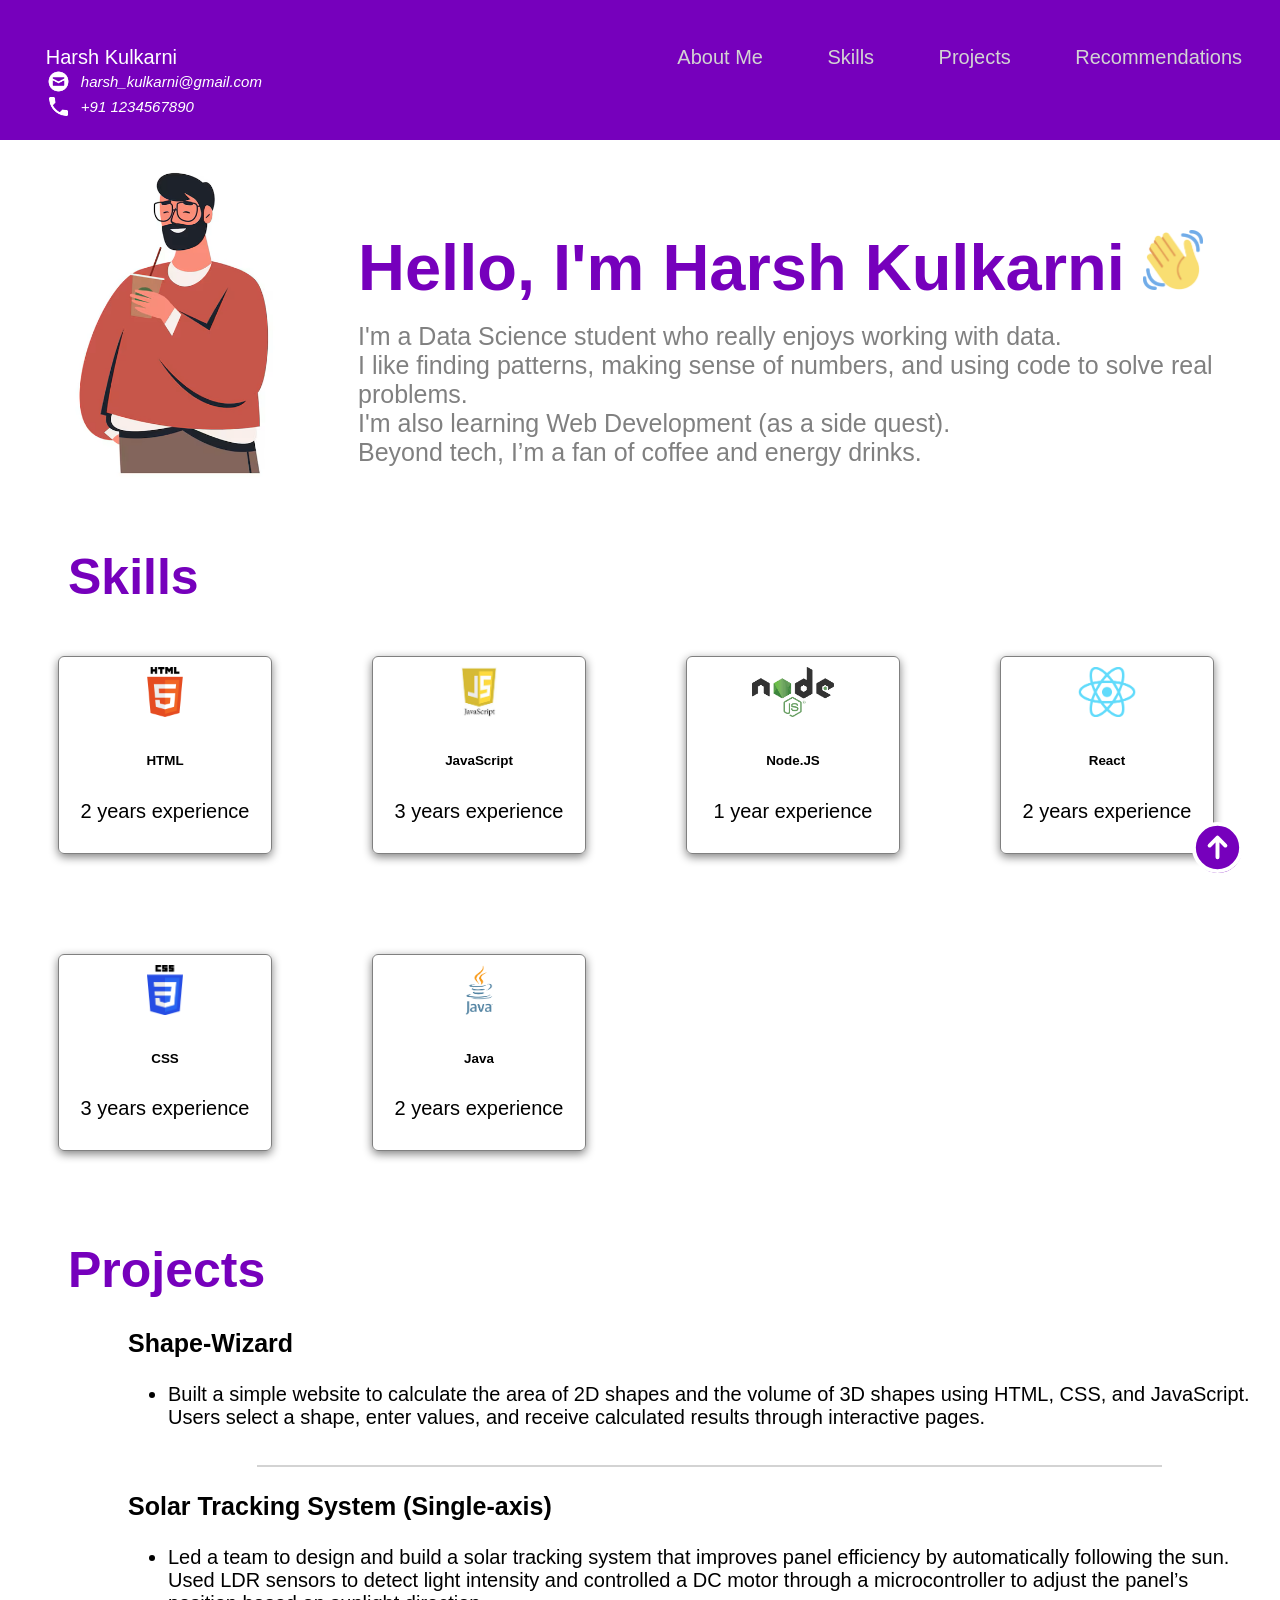
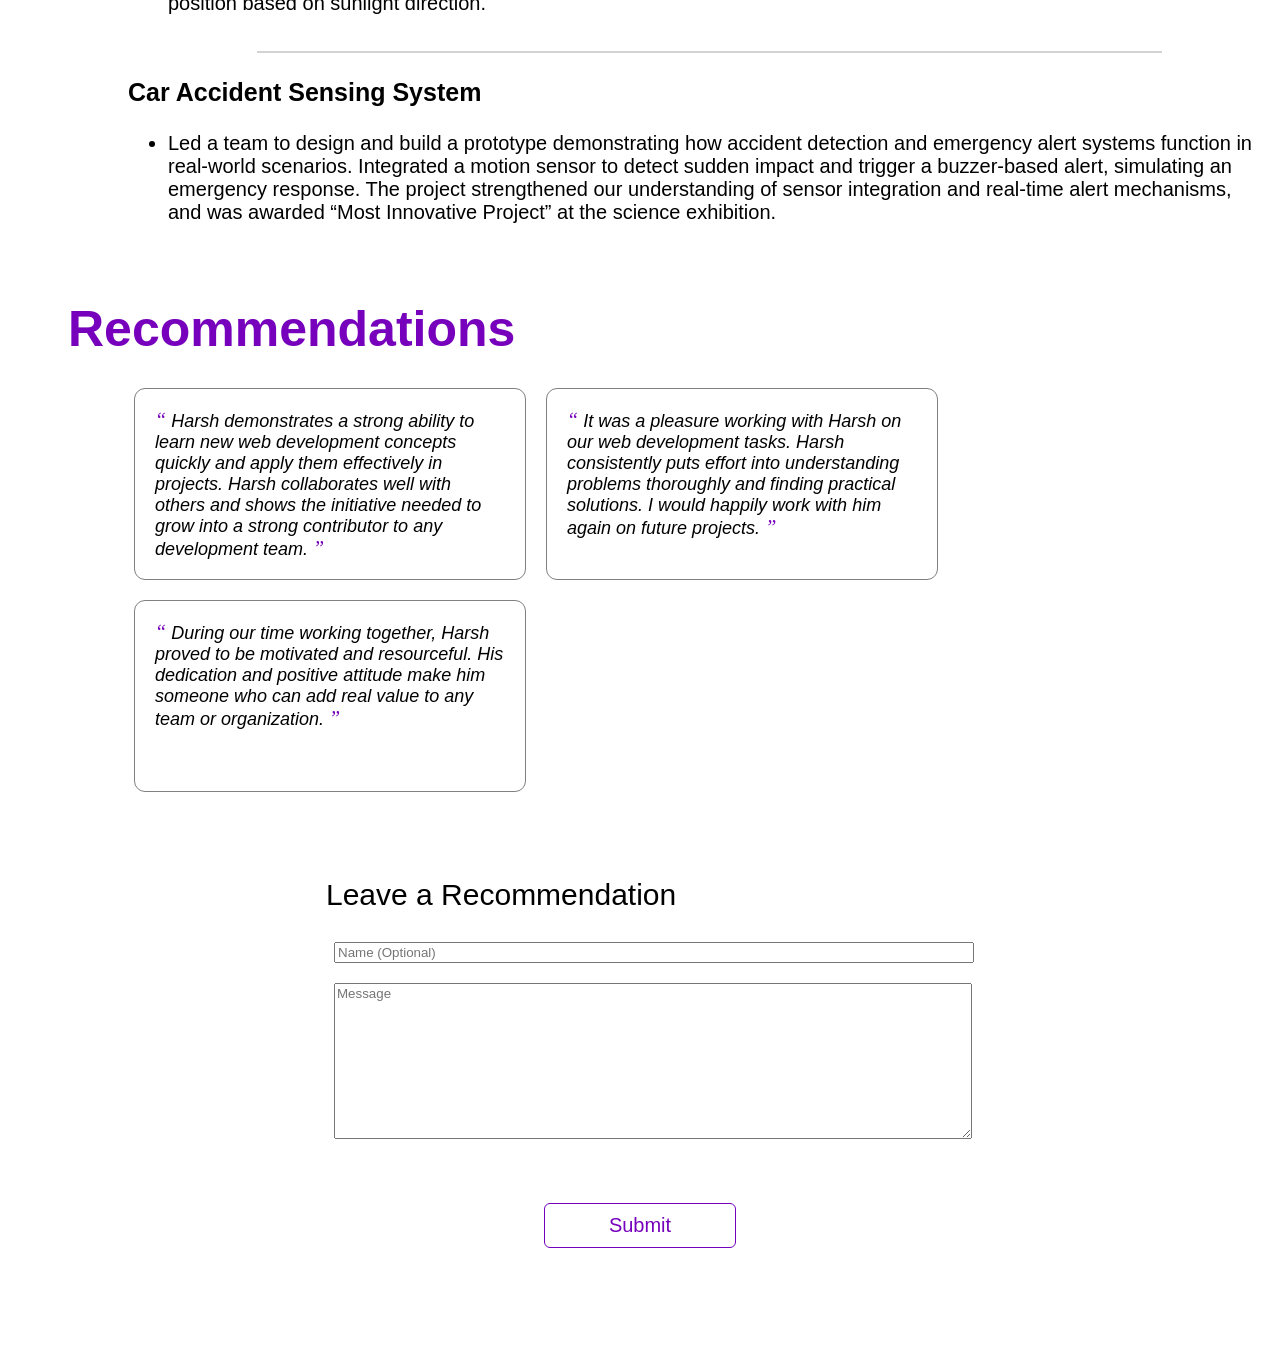
==== index.html @ 012e88a0 "Improved the content of the portfolio website by adding a new project, updating the recommendations " ====
<!DOCTYPE html>
<html>
  <head>
    <title>Harsh Kulkarni - Portfolio</title>
    <link rel="stylesheet" href="./style.css"/>
    <script src="./script.js"></script>
  </head>
  <body>
    <!-- Navigation Bar -->
    <nav>
      <div id="home">
        <div class="profile_name">
          Harsh Kulkarni
          <div class="contact_info">
            <img src="html_finalprojimages/envelope.png" alt="https://icons8.com/icon/124377/circled-envelope"/>
          harsh_kulkarni@gmail.com
        </div>
        <div style="clear:both;"></div>
        <div class="contact_info">
          <img src="html_finalprojimages/phone.png" alt="https://icons8.com/icon/124377/circled-envelope"/>
          +91 1234567890

        </div>
        </div>
        <div class="topdiv">
          <a class="topmenu" href="#about-me">About Me</a>
          <a class="topmenu" href="#skills">Skills</a>
          <a class="topmenu" href="#projects">Projects</a>
          <a class="topmenu" href="#recommendations">Recommendations</a>
          <!-- Add the links for Skills, Projects and Recommendation here -->

        </div>
      </div>    
    </nav>

    <!-- About Me -->
    <section id="about-me" class="container">
      <div>
        <img src="html_finalprojimages/profile-pic.png" width="100px" class="profile_image"/>
      </div>

      <div>
          <h1>
            Hello, I'm Harsh Kulkarni <img src="html_finalprojimages/waving-hand.png" width="60px"/>
          </h1>
          <p>
            I'm a Data Science student who really enjoys working with data. <br/>
            I like finding patterns, making sense of numbers, and using code to solve real problems.<br>
            I'm also learning Web Development (as a side quest). <br>
            Beyond tech, I’m a fan of coffee and energy drinks.
          </p>
      </div>
    </section>
              
    <!-- Skills -->
    <section id="skills">
      <h2>Skills</h2>
      <div style="clear:both;"></div>

      <div class="all_skills">
        <div class="skill">
          <img src="html_finalprojimages/html5.png"/>
          <h6>HTML</h6>
          <p>2 years experience</p>
        </div>  

        <div class="skill">
          <img src="html_finalprojimages/js.jpeg"/>
          <h6>JavaScript</h6>
          <p>3 years experience</p>
        </div>  

        <div class="skill">
            <img src="html_finalprojimages/node.png"/>
            <h6>Node.JS</h6>
            <p>1 year experience</p>
        </div>

        <div class="skill">
            <img src="html_finalprojimages/react.png"/>
            <h6>React</h6>
            <p>2 years experience</p>
        </div>

        <div class="skill">
            <img src="html_finalprojimages/CSS3.png"/>
            <h6>CSS</h6>
            <p>3 years experience</p>
        </div>

        <div class="skill">
            <img src="html_finalprojimages/java.png"/>
            <h6>Java</h6>
            <p>2 years experience</p>
        </div>
      </div>
    </section>
          
    <!-- Projects -->
    <section class="projects" id="projects">
      <h2>
        Projects
      </h2>
      <div style="clear:both;"></div>

        <div id="projects-container" class="projects-container">
          <div class="project-card">
            <h3>Shape-Wizard</h3>
            <ul>
              <li>Built a simple website to calculate the area of 2D shapes and the volume of 3D shapes using HTML, CSS, and JavaScript. Users select a shape, enter values, and receive calculated results through interactive pages.</li>
            </ul>
          </div>
          <hr>
          <div class="project-card">
            <h3>Solar Tracking System (Single-axis)</h3>
            <ul>
              <li>Led a team to design and build a solar tracking system that improves panel efficiency by automatically following the sun. Used LDR sensors to detect light intensity and controlled a DC motor through a microcontroller to adjust the panel’s position based on sunlight direction.</li>
            </ul>
          </div>
          <hr>
          <div class="project-card">
            <h3>Car Accident Sensing System</h3>
            <ul>
              <li>Led a team to design and build a prototype demonstrating how accident detection and emergency alert systems function in real-world scenarios. Integrated a motion sensor to detect sudden impact and trigger a buzzer-based alert, simulating an emergency response. The project strengthened our understanding of sensor integration and real-time alert mechanisms, and was awarded “Most Innovative Project” at the science exhibition.</li>
            </ul>
          </div>
    </div>
    </section>
    <div style="clear:both;"></div>

    <!-- Recommendations -->
    <section id="recommendations">
      <h2>Recommendations</h2>
      <div style="clear:both;"></div>
      <div class="all_recommendations" id="all_recommendations">
        <div class="recommendation">
          <span>&#8220;</span>
          Harsh demonstrates a strong ability to learn new web development concepts quickly and apply them effectively in projects.  
          Harsh collaborates well with others and shows the initiative needed to grow into a strong contributor to any development team.
          <span>&#8221;</span>
        </div>
        <div class="recommendation">
          <span>&#8220;</span>
          It was a pleasure working with Harsh on our web development tasks.  
          Harsh consistently puts effort into understanding problems thoroughly and finding practical solutions. 
          I would happily work with him again on future projects.
          <span>&#8221;</span>
        </div>
        <div class="recommendation">
          <span>&#8220;</span>
          During our time working together, Harsh proved to be motivated and resourceful. 
          His dedication and positive attitude make him someone who can add real value to any team or organization.
          <span>&#8221;</span>
        </div>
      </div>
    </section>

    <!-- Recommendation Form -->
    <section id="contact">
      <div class="flex_center">
        <fieldset>
          <legend class="introduction">Leave a Recommendation</legend>          
          <input type="text" placeholder="Name (Optional)"> <br/>
          <textarea id="new_recommendation" cols="500" rows="10" placeholder="Message"></textarea>
          <div class="flex_center">
            <button id="recommend_btn" onclick="addRecommendation()">Submit</button>
          </div>
        </fieldset>
      </div>
    </section>

    <div class="iconbutton">
      <a href="#home">
        <svg xmlns="http://www.w3.org/2000/svg" fill="none" viewBox="0 0 24 24" stroke-width="1.5" stroke="white" width="63px">
          <path stroke-linecap="round" stroke-linejoin="round" d="M15 11.25l-3-3m0 0l-3 3m3-3v7.5M21 12a9 9 0 11-18 0 9 9 0 0118 0z" />
        </svg>
      </a>
    </div>

    <div class="popup" id="popup" class="flex_center">
      <img src="html_finalprojimages/checkmark--outline.svg"/>
      <h3>Thanks for leaving a recommendation :) </h3>
      <button onclick="showPopup(false)">Ok</button>
    </div>
  </body>
</html>
---- style.css ----
body {
  font-family: 'Trebuchet MS', 'Lucida Sans Unicode', 'Lucida Grande', 'Lucida Sans', Arial, sans-serif;
}

/* Navigation Bar */

#home {
  background-color:  #7600bc;
  padding-bottom: 1cm;
  margin-left:-1cm;
  margin-right:-1cm;
  margin-top:-1cm;
  padding-top: 2cm;
  padding-bottom: 2cm;
  height: 5mm;
 }

.topmenu {
  color: lightgray;
  margin: 10px;
  padding: 20px;
  font-size: 20px;
  text-decoration:none;
}

.topmenu:hover {
  color: white;
  /* Add the styles here */
}

.topdiv {
  float: right;
  padding-right: 1cm;
}

.profile_name {
  font-size: 20px;
  color: white;
  float: left;
  padding-left: 2cm;
  /* Add the styles here */
}

.profile_name .contact_info {
  font-size: 15px;
  font-style: italic;
  display: flex;
  align-items: center;
  flex-direction: row;
}

.contact_info img {
  width:25px;
  margin-right: 10px;
  float:left;
}

/* Titles */

h2 {
  text-align: justify;
  font-size: 50px;
  text-align: center;
  float: left;
  color: #7600bc;
  margin: 30px;
  margin-left: 60px;
  margin-top: 40px;
  margin-bottom: 0px;
}

.introduction {
  text-align: justify;
  font-size: 30px;
  text-align: center;
  float: left;
  margin-top: 30px;
  margin-bottom: 20px;
  animation-duration: 5s;
  position: relative;
}

/* Used in the About Me sections */

.container {
  display: flex;
}

/* About Me */

.about-me {
  display: flex;
  align-items: center;
}

#about-me h1 {
  font-size: 65px;
  margin-top: 90px;
  color: #7600bc;
}

#about-me p {
  font-size: 25px;
  color: rgb(128, 128, 128);
  margin-top: -1cm;
}

.profile_image {
  width: 300px;
  height: fit-content;
  vertical-align: middle;
  margin: 25px;
}

/* Skills */

.all_skills {
  display: flex;
  flex-direction: row;
  flex-flow: wrap;
}

.skill {
  border: 1px solid gray;
  display: block;
  border-radius: 6px;
  text-align: center;
  margin: 50px;
  padding: 10px;
  width: 2in;
  font-size: 20px;
  box-shadow: 0 3px 10px gray;
}

.skill img {
  height: 50px;
  align-items: center;
}

.skills h6 {
  align-items: center;
  font-size: 20px;
  margin-block-start: 8px;
  margin-block-end: 5px;
  font-weight: bold;
} 

.skills p {
  align-items: center;
  font-size: 15px;
  color: gray;
  margin-block-start: 5px;
  margin-block-end: 5px;
} 

.flex_center {
  display: flex;
  align-items: center;
  justify-content: center;
}

/* Projects */

.projects-container {
  margin-top: 30px;
  margin-left: 60px;
}

.projects-container hr {
  border: 1px solid lightgray;
  width: 75%;
  margin-left: 5cm;
}

.project-card {
  margin: 0 15px 15px 30px;
  padding-bottom: 5px;
}

.project-card h3 {
  font-size: 25px;
  margin-left: 30px;
}

.project-card li {
  font-size: 20px;
  margin-left: 30px;
}

/* Recommendations */

.all_recommendations {
  display: flex;
  align-items: center;
  margin-left: 1in;
  flex-direction: row;
  flex-flow: wrap;
  padding: 20px;
}

.recommendation {
  font-style: italic;
  text-align: left;
  width: 21.875rem;
  padding: 1rem;
  background-color: #fff;
  border-radius: 11px;
  box-shadow: 0 3px 10px var(--primary-shadow);
  padding: 20px;
  margin: 10px;
  border:1px solid gray;
  font-size: 18px;
  height:150px
}

.recommendation span {
  color: #7600bc;
  font-size: 20px;
  font-family: 'Times New Roman', Times, serif;
}

/* Scroll to Top Button */

.iconbutton{
  width: 48px;
  height: 48px;
  border-radius: 100%;
  background-color: #7600bc;
  display: flex;
  align-items: center;
  justify-content: center;
  position: fixed;
  right: 3%;
  bottom: 3%;
  cursor: pointer;
}

/* Form Pop-up */

.popup {
  width:400px;
  background-color: #e8bcf0;
  border-radius: 3mm;
  top: 50%;
  left:50%;
  transform: translate(-50%,-50%);
  text-align: center;
  position: fixed;
  /* padding: 30px; */
  visibility: hidden;
}

.popup img {
  padding-top: 20px;
}

.popup button {
  background-color: #fff;
  border: 1px solid #7600bc;
  color: #7600bc;
  display: block;
  border-radius: 6px;
  text-align: center;
  margin: 50px;
  padding: 10px;
  width: 2in;
  font-size: 20px;
  margin-left: 25%;
}

.popup button:hover {
  background-color: #fff;
  border: 2px solid #7600bc;
  color: #7600bc;
  display: block;
  font-weight: bolder;
  text-align: center;
  cursor: pointer;
  margin-left: 25%;
}

/* Recommendation Form */

input, textarea {
  font-family: 'Trebuchet MS', 'Lucida Sans Unicode', 'Lucida Grande', 'Lucida Sans', Arial, sans-serif; 
  margin: 10px;  
  width:100%;
}

fieldset {
  display: flexbox;
  align-content: center;
  justify-content: center;  
  padding: 25px; 
  margin-left: 50px; 
  margin-right: 50px;   
  border: thin solid white;
  width: 50%;
}

/* Buttons */

button {
  background-color: #fff;
  border: 1px solid #7600bc;
  color: #7600bc;
  display: block;
  border-radius: 6px;
  text-align: center;
  margin: 50px;
  padding: 10px;
  width: 2in;
  font-size: 20px;
}

button:hover {
  background-color: #7600bc;
  border: 1px solid #7600bc;
  color: #fff;
  display: block;
  border-radius: 6px;
  text-align: center;
  cursor: pointer;
}
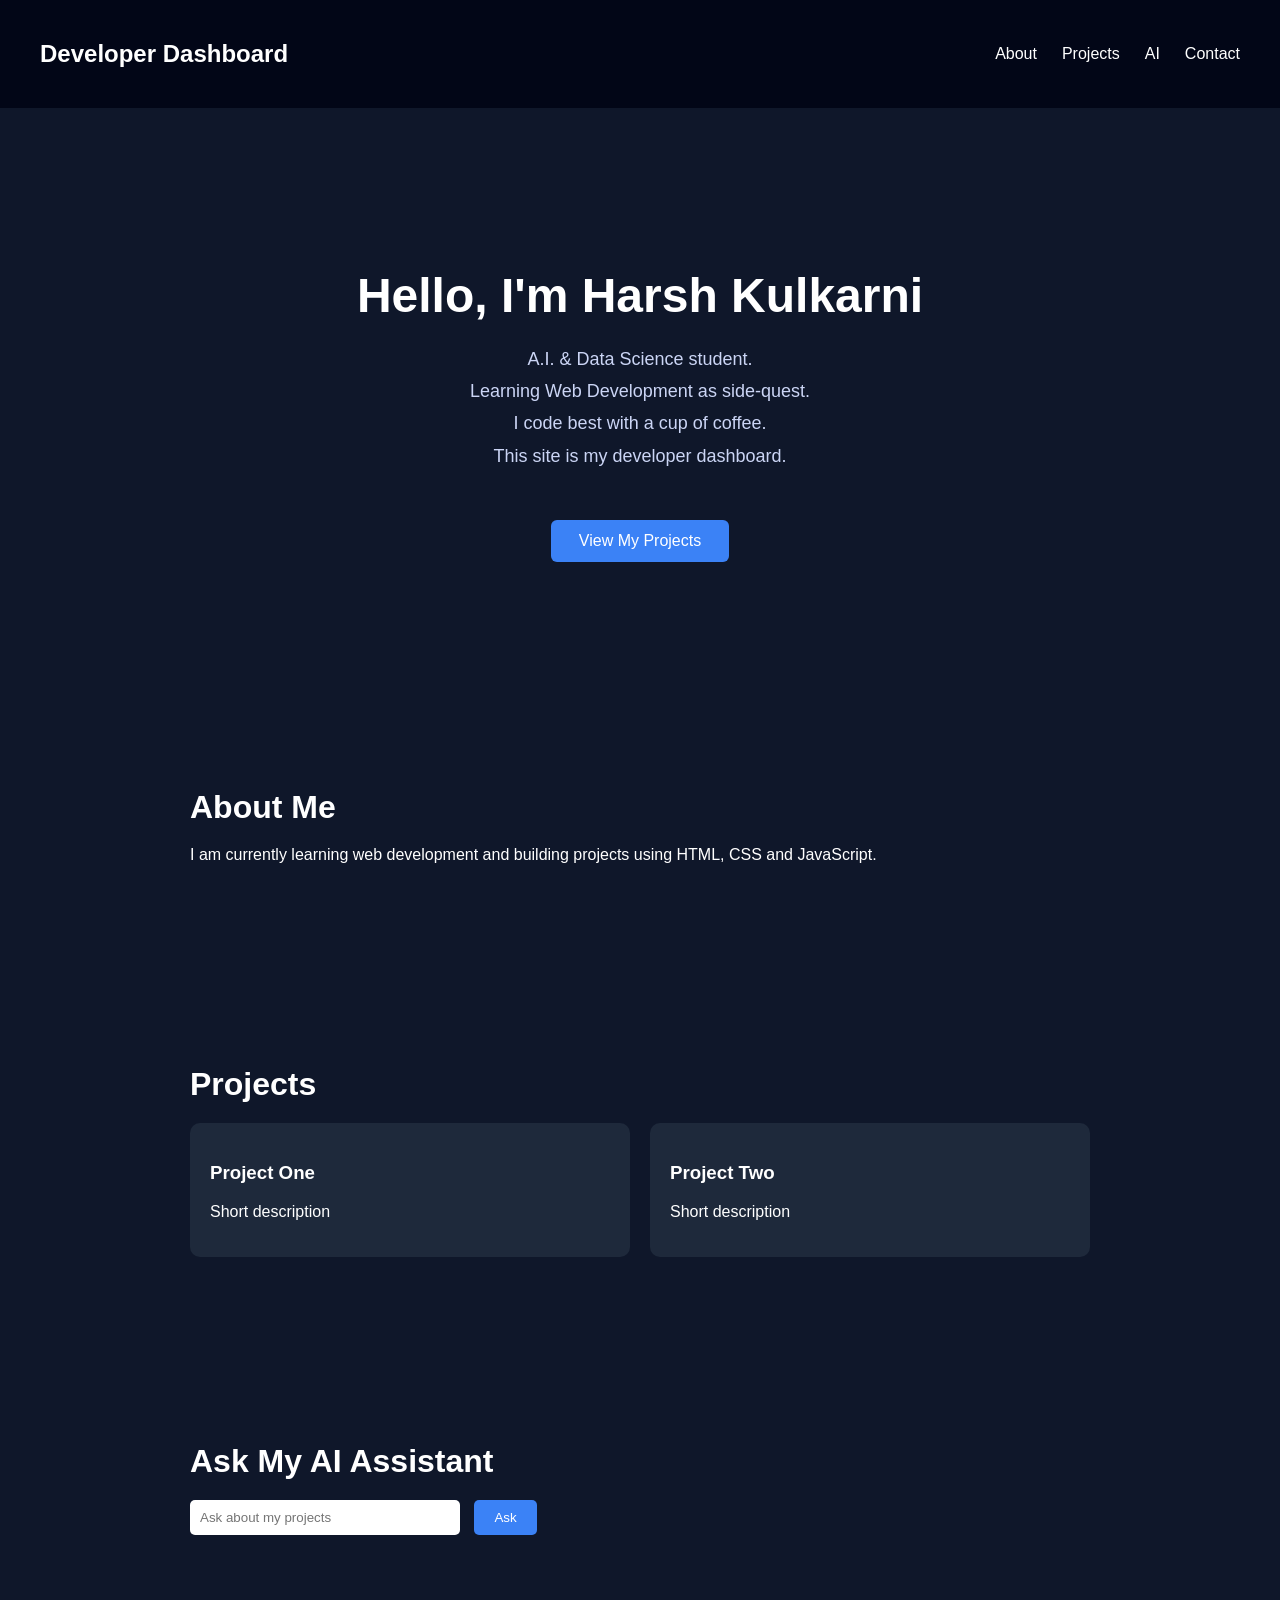
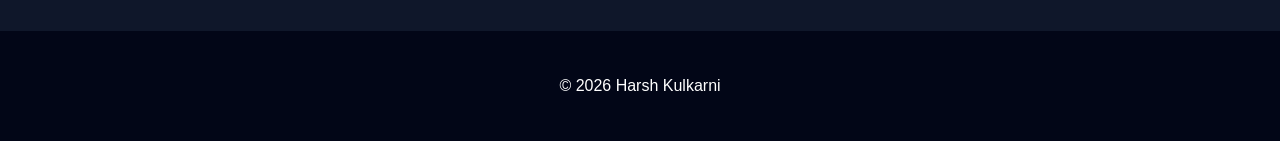
==== commit 62c4299d: "Modified the website to dashboard instead of single page portfolio." ====
--- a/index.html
+++ b/index.html
@@ -1,186 +1,92 @@
 <!DOCTYPE html>
 <html>
-  <head>
-    <title>Harsh Kulkarni - Portfolio</title>
-    <link rel="stylesheet" href="./style.css"/>
-    <script src="./script.js"></script>
-  </head>
-  <body>
-    <!-- Navigation Bar -->
-    <nav>
-      <div id="home">
-        <div class="profile_name">
-          Harsh Kulkarni
-          <div class="contact_info">
-            <img src="html_finalprojimages/envelope.png" alt="https://icons8.com/icon/124377/circled-envelope"/>
-          harsh_kulkarni@gmail.com
-        </div>
-        <div style="clear:both;"></div>
-        <div class="contact_info">
-          <img src="html_finalprojimages/phone.png" alt="https://icons8.com/icon/124377/circled-envelope"/>
-          +91 1234567890
 
-        </div>
-        </div>
-        <div class="topdiv">
-          <a class="topmenu" href="#about-me">About Me</a>
-          <a class="topmenu" href="#skills">Skills</a>
-          <a class="topmenu" href="#projects">Projects</a>
-          <a class="topmenu" href="#recommendations">Recommendations</a>
-          <!-- Add the links for Skills, Projects and Recommendation here -->
+<head>
+  <meta charset="UTF-8">
+  <meta name="viewport" content="width=device-width, initial-scale=1.0">
+  <title>My Developer Dashboard</title>
+  <link rel="stylesheet" href="style.css">
+</head>
 
-        </div>
-      </div>    
-    </nav>
+<body>
 
-    <!-- About Me -->
-    <section id="about-me" class="container">
-      <div>
-        <img src="html_finalprojimages/profile-pic.png" width="100px" class="profile_image"/>
+  <nav>
+    <h2>Developer Dashboard</h2>
+
+    <ul>
+      <li><a href="#about">About</a></li>
+      <li><a href="#projects">Projects</a></li>
+      <li><a href="#ai">AI</a></li>
+      <li><a href="#contact">Contact</a></li>
+    </ul>
+  </nav>
+
+
+  <section class="hero">
+
+    <h1>Hello, I'm Harsh Kulkarni</h1>
+
+    <p>
+      A.I. & Data Science student. <br>
+      Learning Web Development as side-quest. <br>
+      I code best with a cup of coffee. <br>
+      This site is my developer dashboard. <br>
+    </p>
+
+    <button onclick="document.getElementById('projects').scrollIntoView({behavior:'smooth'})">View My Projects</button>
+  </section>
+
+
+  <section id="about">
+
+    <h2>About Me</h2>
+
+    <p>
+      I am currently learning web development and building projects using
+      HTML, CSS and JavaScript.
+    </p>
+
+  </section>
+
+
+  <section id="projects">
+
+    <h2>Projects</h2>
+
+    <div class="projects">
+
+      <div class="project-card">
+        <h3>Project One</h3>
+        <p>Short description</p>
       </div>
 
-      <div>
-          <h1>
-            Hello, I'm Harsh Kulkarni <img src="html_finalprojimages/waving-hand.png" width="60px"/>
-          </h1>
-          <p>
-            I'm a Data Science student who really enjoys working with data. <br/>
-            I like finding patterns, making sense of numbers, and using code to solve real problems.<br>
-            I'm also learning Web Development (as a side quest). <br>
-            Beyond tech, I’m a fan of coffee and energy drinks.
-          </p>
+      <div class="project-card">
+        <h3>Project Two</h3>
+        <p>Short description</p>
       </div>
-    </section>
-              
-    <!-- Skills -->
-    <section id="skills">
-      <h2>Skills</h2>
-      <div style="clear:both;"></div>
 
-      <div class="all_skills">
-        <div class="skill">
-          <img src="html_finalprojimages/html5.png"/>
-          <h6>HTML</h6>
-          <p>2 years experience</p>
-        </div>  
-
-        <div class="skill">
-          <img src="html_finalprojimages/js.jpeg"/>
-          <h6>JavaScript</h6>
-          <p>3 years experience</p>
-        </div>  
-
-        <div class="skill">
-            <img src="html_finalprojimages/node.png"/>
-            <h6>Node.JS</h6>
-            <p>1 year experience</p>
-        </div>
-
-        <div class="skill">
-            <img src="html_finalprojimages/react.png"/>
-            <h6>React</h6>
-            <p>2 years experience</p>
-        </div>
-
-        <div class="skill">
-            <img src="html_finalprojimages/CSS3.png"/>
-            <h6>CSS</h6>
-            <p>3 years experience</p>
-        </div>
-
-        <div class="skill">
-            <img src="html_finalprojimages/java.png"/>
-            <h6>Java</h6>
-            <p>2 years experience</p>
-        </div>
-      </div>
-    </section>
-          
-    <!-- Projects -->
-    <section class="projects" id="projects">
-      <h2>
-        Projects
-      </h2>
-      <div style="clear:both;"></div>
-
-        <div id="projects-container" class="projects-container">
-          <div class="project-card">
-            <h3>Shape-Wizard</h3>
-            <ul>
-              <li>Built a simple website to calculate the area of 2D shapes and the volume of 3D shapes using HTML, CSS, and JavaScript. Users select a shape, enter values, and receive calculated results through interactive pages.</li>
-            </ul>
-          </div>
-          <hr>
-          <div class="project-card">
-            <h3>Solar Tracking System (Single-axis)</h3>
-            <ul>
-              <li>Led a team to design and build a solar tracking system that improves panel efficiency by automatically following the sun. Used LDR sensors to detect light intensity and controlled a DC motor through a microcontroller to adjust the panel’s position based on sunlight direction.</li>
-            </ul>
-          </div>
-          <hr>
-          <div class="project-card">
-            <h3>Car Accident Sensing System</h3>
-            <ul>
-              <li>Led a team to design and build a prototype demonstrating how accident detection and emergency alert systems function in real-world scenarios. Integrated a motion sensor to detect sudden impact and trigger a buzzer-based alert, simulating an emergency response. The project strengthened our understanding of sensor integration and real-time alert mechanisms, and was awarded “Most Innovative Project” at the science exhibition.</li>
-            </ul>
-          </div>
-    </div>
-    </section>
-    <div style="clear:both;"></div>
-
-    <!-- Recommendations -->
-    <section id="recommendations">
-      <h2>Recommendations</h2>
-      <div style="clear:both;"></div>
-      <div class="all_recommendations" id="all_recommendations">
-        <div class="recommendation">
-          <span>&#8220;</span>
-          Harsh demonstrates a strong ability to learn new web development concepts quickly and apply them effectively in projects.  
-          Harsh collaborates well with others and shows the initiative needed to grow into a strong contributor to any development team.
-          <span>&#8221;</span>
-        </div>
-        <div class="recommendation">
-          <span>&#8220;</span>
-          It was a pleasure working with Harsh on our web development tasks.  
-          Harsh consistently puts effort into understanding problems thoroughly and finding practical solutions. 
-          I would happily work with him again on future projects.
-          <span>&#8221;</span>
-        </div>
-        <div class="recommendation">
-          <span>&#8220;</span>
-          During our time working together, Harsh proved to be motivated and resourceful. 
-          His dedication and positive attitude make him someone who can add real value to any team or organization.
-          <span>&#8221;</span>
-        </div>
-      </div>
-    </section>
-
-    <!-- Recommendation Form -->
-    <section id="contact">
-      <div class="flex_center">
-        <fieldset>
-          <legend class="introduction">Leave a Recommendation</legend>          
-          <input type="text" placeholder="Name (Optional)"> <br/>
-          <textarea id="new_recommendation" cols="500" rows="10" placeholder="Message"></textarea>
-          <div class="flex_center">
-            <button id="recommend_btn" onclick="addRecommendation()">Submit</button>
-          </div>
-        </fieldset>
-      </div>
-    </section>
-
-    <div class="iconbutton">
-      <a href="#home">
-        <svg xmlns="http://www.w3.org/2000/svg" fill="none" viewBox="0 0 24 24" stroke-width="1.5" stroke="white" width="63px">
-          <path stroke-linecap="round" stroke-linejoin="round" d="M15 11.25l-3-3m0 0l-3 3m3-3v7.5M21 12a9 9 0 11-18 0 9 9 0 0118 0z" />
-        </svg>
-      </a>
     </div>
 
-    <div class="popup" id="popup" class="flex_center">
-      <img src="html_finalprojimages/checkmark--outline.svg"/>
-      <h3>Thanks for leaving a recommendation :) </h3>
-      <button onclick="showPopup(false)">Ok</button>
-    </div>
-  </body>
-</html>
+  </section>
+
+
+  <section id="ai">
+
+    <h2>Ask My AI Assistant</h2>
+
+    <input type="text" placeholder="Ask about my projects">
+
+    <button>Ask</button>
+
+    <p id="answer"></p>
+
+  </section>
+
+
+  <footer>
+    <p>© 2026 Harsh Kulkarni</p>
+  </footer>
+
+
+</body>
+</html>
--- a/style.css
+++ b/style.css
@@ -1,324 +1,110 @@
 body {
-  font-family: 'Trebuchet MS', 'Lucida Sans Unicode', 'Lucida Grande', 'Lucida Sans', Arial, sans-serif;
+  margin: 0;
+  font-family:Arial, sans-serif;
+  background:#0f172a;
+  color:white;
 }
 
-/* Navigation Bar */
-
-#home {
-  background-color:  #7600bc;
-  padding-bottom: 1cm;
-  margin-left:-1cm;
-  margin-right:-1cm;
-  margin-top:-1cm;
-  padding-top: 2cm;
-  padding-bottom: 2cm;
-  height: 5mm;
- }
-
-.topmenu {
-  color: lightgray;
-  margin: 10px;
-  padding: 20px;
-  font-size: 20px;
-  text-decoration:none;
+nav {
+  display:flex;
+  justify-content:space-between;
+  align-items: center;
+  padding: 20px 40px;
+  background: #020617;
 }
 
-.topmenu:hover {
-  color: white;
-  /* Add the styles here */
+nav ul {
+  display:flex;
+  list-style:none;
+  gap:25px;
+  margin:0;
+  padding:0;
 }
 
-.topdiv {
-  float: right;
-  padding-right: 1cm;
+nav a {
+  color:white;
+  text-decoration:none;
+  font-size:16px;
 }
 
-.profile_name {
-  font-size: 20px;
-  color: white;
-  float: left;
-  padding-left: 2cm;
-  /* Add the styles here */
+nav a:hover {
+  color:#3b82f6;
 }
 
-.profile_name .contact_info {
-  font-size: 15px;
-  font-style: italic;
-  display: flex;
-  align-items: center;
-  flex-direction: row;
+.hero{
+  text-align:center;
+  padding:120px 20px;
 }
 
-.contact_info img {
-  width:25px;
-  margin-right: 10px;
-  float:left;
+.hero h1{
+  font-size:48px;
+  margin-bottom:20px;
 }
 
-/* Titles */
-
-h2 {
-  text-align: justify;
-  font-size: 50px;
-  text-align: center;
-  float: left;
-  color: #7600bc;
-  margin: 30px;
-  margin-left: 60px;
-  margin-top: 40px;
-  margin-bottom: 0px;
+.hero p{
+  line-height:1.8;
+  font-size:18px;
+  color:#cbd5f5;
 }
 
-.introduction {
-  text-align: justify;
-  font-size: 30px;
-  text-align: center;
-  float: left;
-  margin-top: 30px;
-  margin-bottom: 20px;
-  animation-duration: 5s;
-  position: relative;
+.hero button{
+  margin-top:30px;
+  padding:12px 28px;
+  font-size:16px;
+  border:none;
+  background:#3b82f6;
+  color:white;
+  border-radius:6px;
+  cursor:pointer;
 }
 
-/* Used in the About Me sections */
-
-.container {
-  display: flex;
+.hero button:hover{
+  background:#2563eb;
 }
 
-/* About Me */
-
-.about-me {
-  display: flex;
-  align-items: center;
+section{
+  max-width:900px;
+  margin:auto;
+  padding:80px 20px;
 }
 
-#about-me h1 {
-  font-size: 65px;
-  margin-top: 90px;
-  color: #7600bc;
+section h2{
+  margin-bottom:20px;
+  font-size:32px;
 }
 
-#about-me p {
-  font-size: 25px;
-  color: rgb(128, 128, 128);
-  margin-top: -1cm;
+.projects{
+  display:flex;
+  gap:20px;
+  margin-top:20px;
 }
 
-.profile_image {
-  width: 300px;
-  height: fit-content;
-  vertical-align: middle;
-  margin: 25px;
+.project-card{
+  background:#1e293b;
+  padding:20px;
+  border-radius:10px;
+  flex:1;
 }
 
-/* Skills */
-
-.all_skills {
-  display: flex;
-  flex-direction: row;
-  flex-flow: wrap;
+#ai input{
+  padding:10px;
+  width:250px;
+  margin-right:10px;
+  border-radius:5px;
+  border:none;
 }
 
-.skill {
-  border: 1px solid gray;
-  display: block;
-  border-radius: 6px;
-  text-align: center;
-  margin: 50px;
-  padding: 10px;
-  width: 2in;
-  font-size: 20px;
-  box-shadow: 0 3px 10px gray;
+#ai button{
+  padding:10px 20px;
+  border:none;
+  background:#3b82f6;
+  color:white;
+  border-radius:5px;
+  cursor:pointer;
 }
 
-.skill img {
-  height: 50px;
-  align-items: center;
-}
-
-.skills h6 {
-  align-items: center;
-  font-size: 20px;
-  margin-block-start: 8px;
-  margin-block-end: 5px;
-  font-weight: bold;
-} 
-
-.skills p {
-  align-items: center;
-  font-size: 15px;
-  color: gray;
-  margin-block-start: 5px;
-  margin-block-end: 5px;
-} 
-
-.flex_center {
-  display: flex;
-  align-items: center;
-  justify-content: center;
-}
-
-/* Projects */
-
-.projects-container {
-  margin-top: 30px;
-  margin-left: 60px;
-}
-
-.projects-container hr {
-  border: 1px solid lightgray;
-  width: 75%;
-  margin-left: 5cm;
-}
-
-.project-card {
-  margin: 0 15px 15px 30px;
-  padding-bottom: 5px;
-}
-
-.project-card h3 {
-  font-size: 25px;
-  margin-left: 30px;
-}
-
-.project-card li {
-  font-size: 20px;
-  margin-left: 30px;
-}
-
-/* Recommendations */
-
-.all_recommendations {
-  display: flex;
-  align-items: center;
-  margin-left: 1in;
-  flex-direction: row;
-  flex-flow: wrap;
-  padding: 20px;
-}
-
-.recommendation {
-  font-style: italic;
-  text-align: left;
-  width: 21.875rem;
-  padding: 1rem;
-  background-color: #fff;
-  border-radius: 11px;
-  box-shadow: 0 3px 10px var(--primary-shadow);
-  padding: 20px;
-  margin: 10px;
-  border:1px solid gray;
-  font-size: 18px;
-  height:150px
-}
-
-.recommendation span {
-  color: #7600bc;
-  font-size: 20px;
-  font-family: 'Times New Roman', Times, serif;
-}
-
-/* Scroll to Top Button */
-
-.iconbutton{
-  width: 48px;
-  height: 48px;
-  border-radius: 100%;
-  background-color: #7600bc;
-  display: flex;
-  align-items: center;
-  justify-content: center;
-  position: fixed;
-  right: 3%;
-  bottom: 3%;
-  cursor: pointer;
-}
-
-/* Form Pop-up */
-
-.popup {
-  width:400px;
-  background-color: #e8bcf0;
-  border-radius: 3mm;
-  top: 50%;
-  left:50%;
-  transform: translate(-50%,-50%);
-  text-align: center;
-  position: fixed;
-  /* padding: 30px; */
-  visibility: hidden;
-}
-
-.popup img {
-  padding-top: 20px;
-}
-
-.popup button {
-  background-color: #fff;
-  border: 1px solid #7600bc;
-  color: #7600bc;
-  display: block;
-  border-radius: 6px;
-  text-align: center;
-  margin: 50px;
-  padding: 10px;
-  width: 2in;
-  font-size: 20px;
-  margin-left: 25%;
-}
-
-.popup button:hover {
-  background-color: #fff;
-  border: 2px solid #7600bc;
-  color: #7600bc;
-  display: block;
-  font-weight: bolder;
-  text-align: center;
-  cursor: pointer;
-  margin-left: 25%;
-}
-
-/* Recommendation Form */
-
-input, textarea {
-  font-family: 'Trebuchet MS', 'Lucida Sans Unicode', 'Lucida Grande', 'Lucida Sans', Arial, sans-serif; 
-  margin: 10px;  
-  width:100%;
-}
-
-fieldset {
-  display: flexbox;
-  align-content: center;
-  justify-content: center;  
-  padding: 25px; 
-  margin-left: 50px; 
-  margin-right: 50px;   
-  border: thin solid white;
-  width: 50%;
-}
-
-/* Buttons */
-
-button {
-  background-color: #fff;
-  border: 1px solid #7600bc;
-  color: #7600bc;
-  display: block;
-  border-radius: 6px;
-  text-align: center;
-  margin: 50px;
-  padding: 10px;
-  width: 2in;
-  font-size: 20px;
-}
-
-button:hover {
-  background-color: #7600bc;
-  border: 1px solid #7600bc;
-  color: #fff;
-  display: block;
-  border-radius: 6px;
-  text-align: center;
-  cursor: pointer;
+footer{
+  text-align:center;
+  padding:30px;
+  background:#020617;
 }
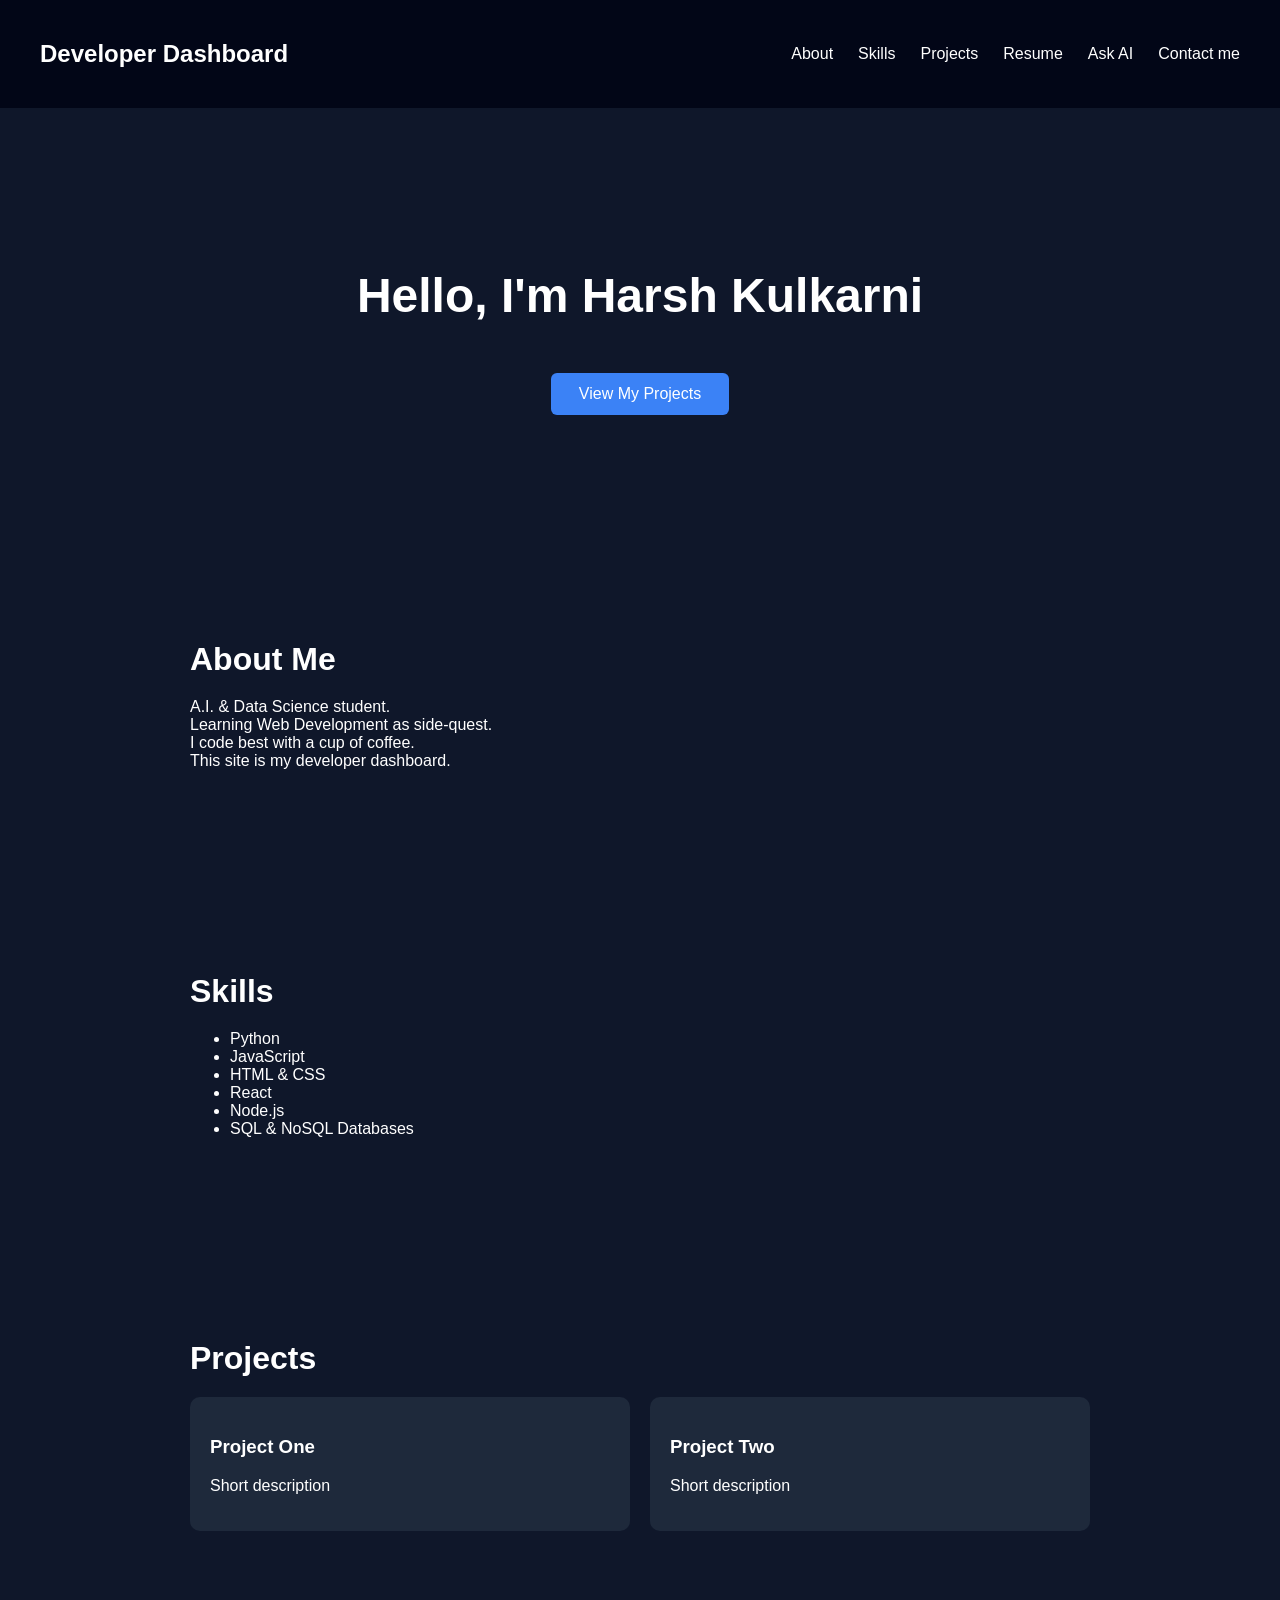
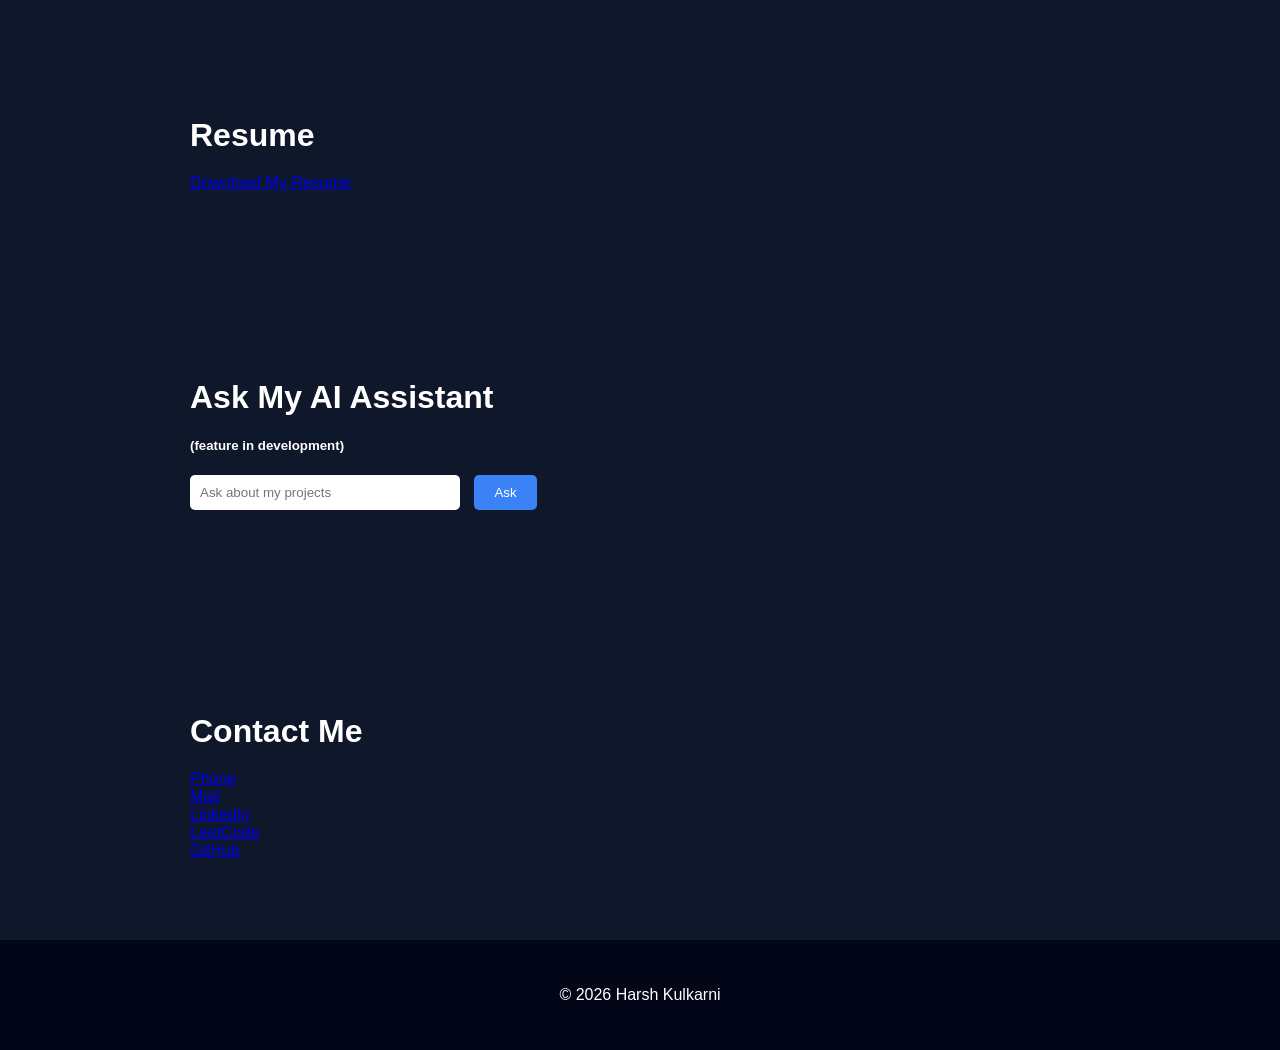
==== commit 0341c5fd: "Managed reference links and added few new sections" ====
--- a/index.html
+++ b/index.html
@@ -15,9 +15,11 @@
 
     <ul>
       <li><a href="#about">About</a></li>
+      <li><a href="#skills">Skills</a></li>
       <li><a href="#projects">Projects</a></li>
-      <li><a href="#ai">AI</a></li>
-      <li><a href="#contact">Contact</a></li>
+      <li><a href="#resume">Resume</a></li>
+      <li><a href="#ai">Ask AI</a></li>
+      <li><a href="#contact">Contact me</a></li>
     </ul>
   </nav>
 
@@ -25,13 +27,6 @@
   <section class="hero">
 
     <h1>Hello, I'm Harsh Kulkarni</h1>
-
-    <p>
-      A.I. & Data Science student. <br>
-      Learning Web Development as side-quest. <br>
-      I code best with a cup of coffee. <br>
-      This site is my developer dashboard. <br>
-    </p>
 
     <button onclick="document.getElementById('projects').scrollIntoView({behavior:'smooth'})">View My Projects</button>
   </section>
@@ -42,12 +37,28 @@
     <h2>About Me</h2>
 
     <p>
-      I am currently learning web development and building projects using
-      HTML, CSS and JavaScript.
+      A.I. & Data Science student. <br>
+      Learning Web Development as side-quest. <br>
+      I code best with a cup of coffee. <br>
+      This site is my developer dashboard.
     </p>
 
   </section>
 
+  <section id="skills">
+
+    <h2>Skills</h2>
+
+    <ul>
+      <li>Python</li>
+      <li>JavaScript</li>
+      <li>HTML & CSS</li>
+      <li>React</li>
+      <li>Node.js</li>
+      <li>SQL & NoSQL Databases</li>
+    </ul>
+
+  </section>
 
   <section id="projects">
 
@@ -69,10 +80,16 @@
 
   </section>
 
+  <section id="resume">
+
+    <h2>Resume</h2>
+
+    <a href="resume.pdf" target="_blank">Download My Resume</a>
+  </section>
 
   <section id="ai">
 
-    <h2>Ask My AI Assistant</h2>
+    <h2>Ask My AI Assistant </h2> <h5>(feature in development)</h5>
 
     <input type="text" placeholder="Ask about my projects">
 
@@ -82,6 +99,17 @@
 
   </section>
 
+  <section id="contact">
+
+    <h2>Contact Me</h2>
+
+    <a href="tel:+91 9373283476">Phone</a><br>
+    <a href="mailto:kulkarniharsh117@gmail.com" target="_blank">Mail</a><br>
+    <a href="https://www.linkedin.com/in/harsh-kulkarni-22869a318/" target="_blank">Linkedin</a><br>
+    <a href="https://leetcode.com/u/harsh-k-117/" target="_blank">LeetCode</a><br>
+    <a href="https://github.com/harsh-k-117" target="_blank">GitHub</a><br>
+
+  </section>
 
   <footer>
     <p>© 2026 Harsh Kulkarni</p>
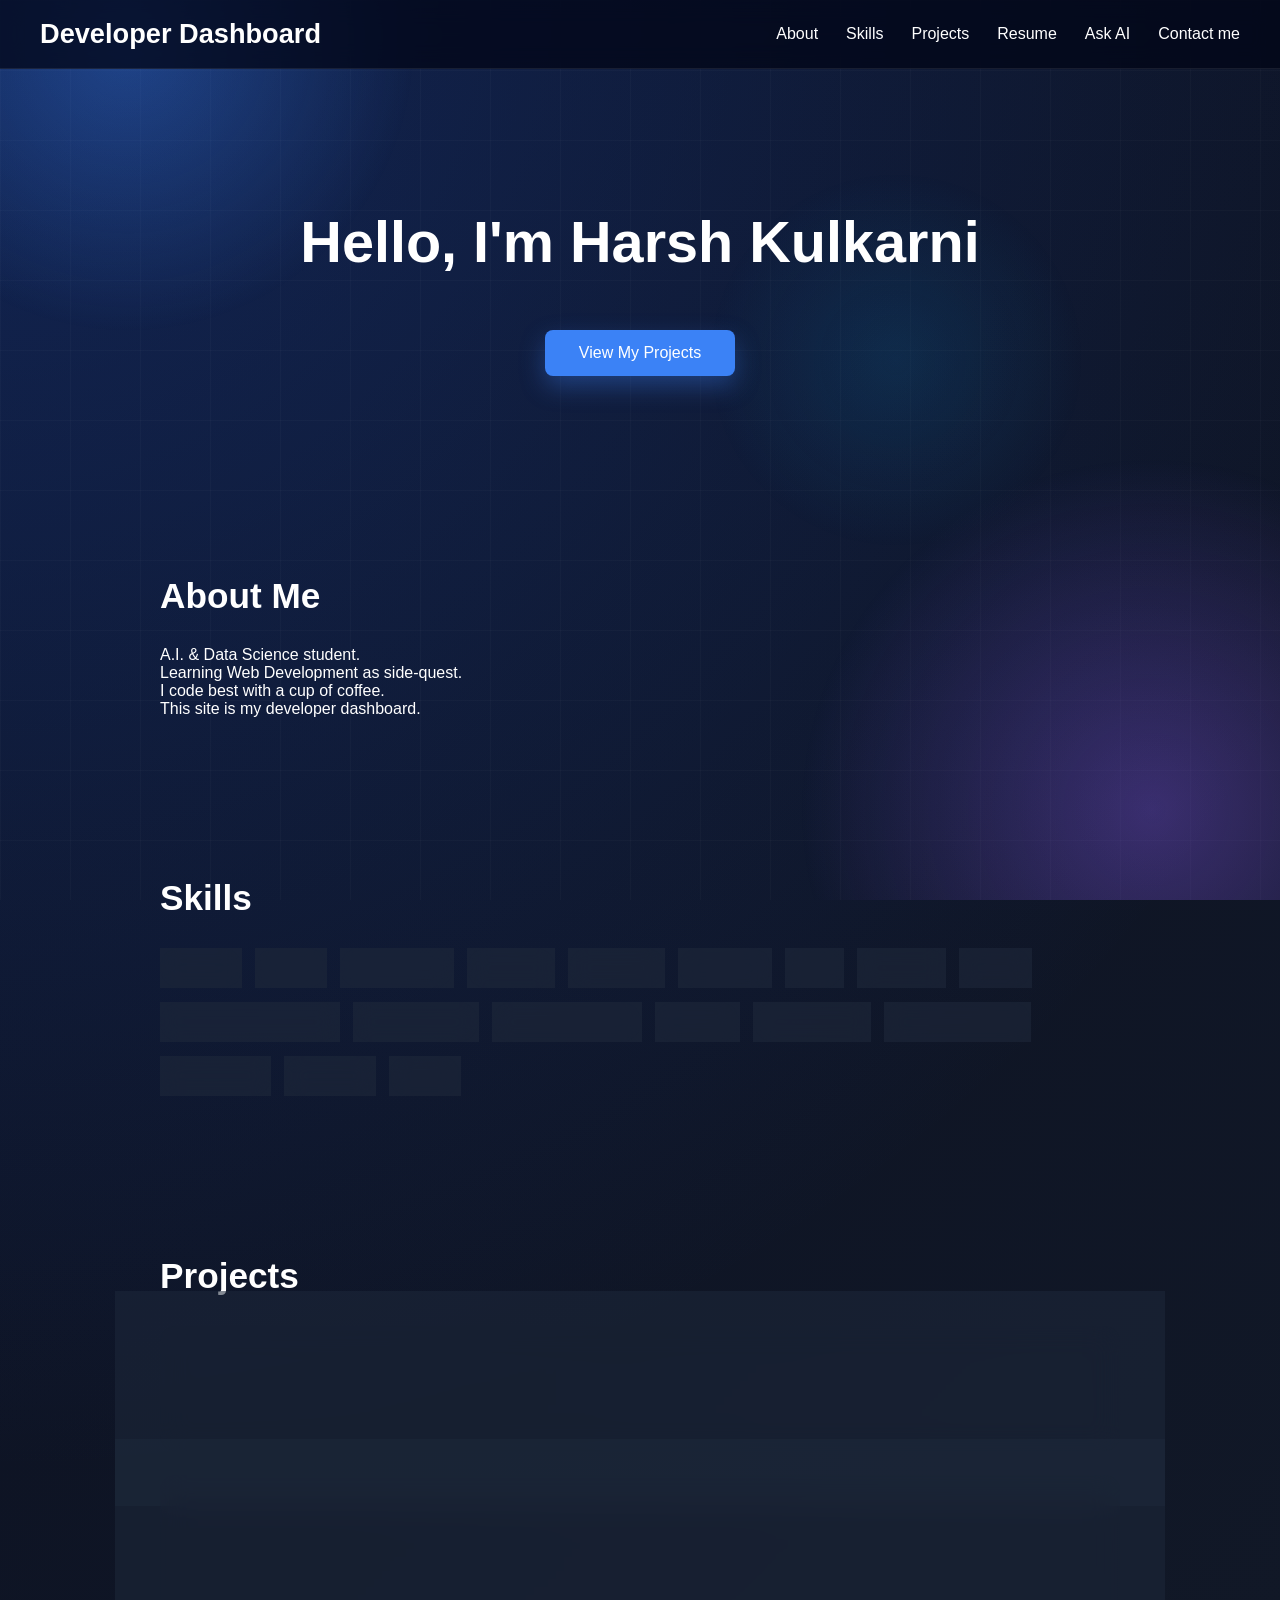
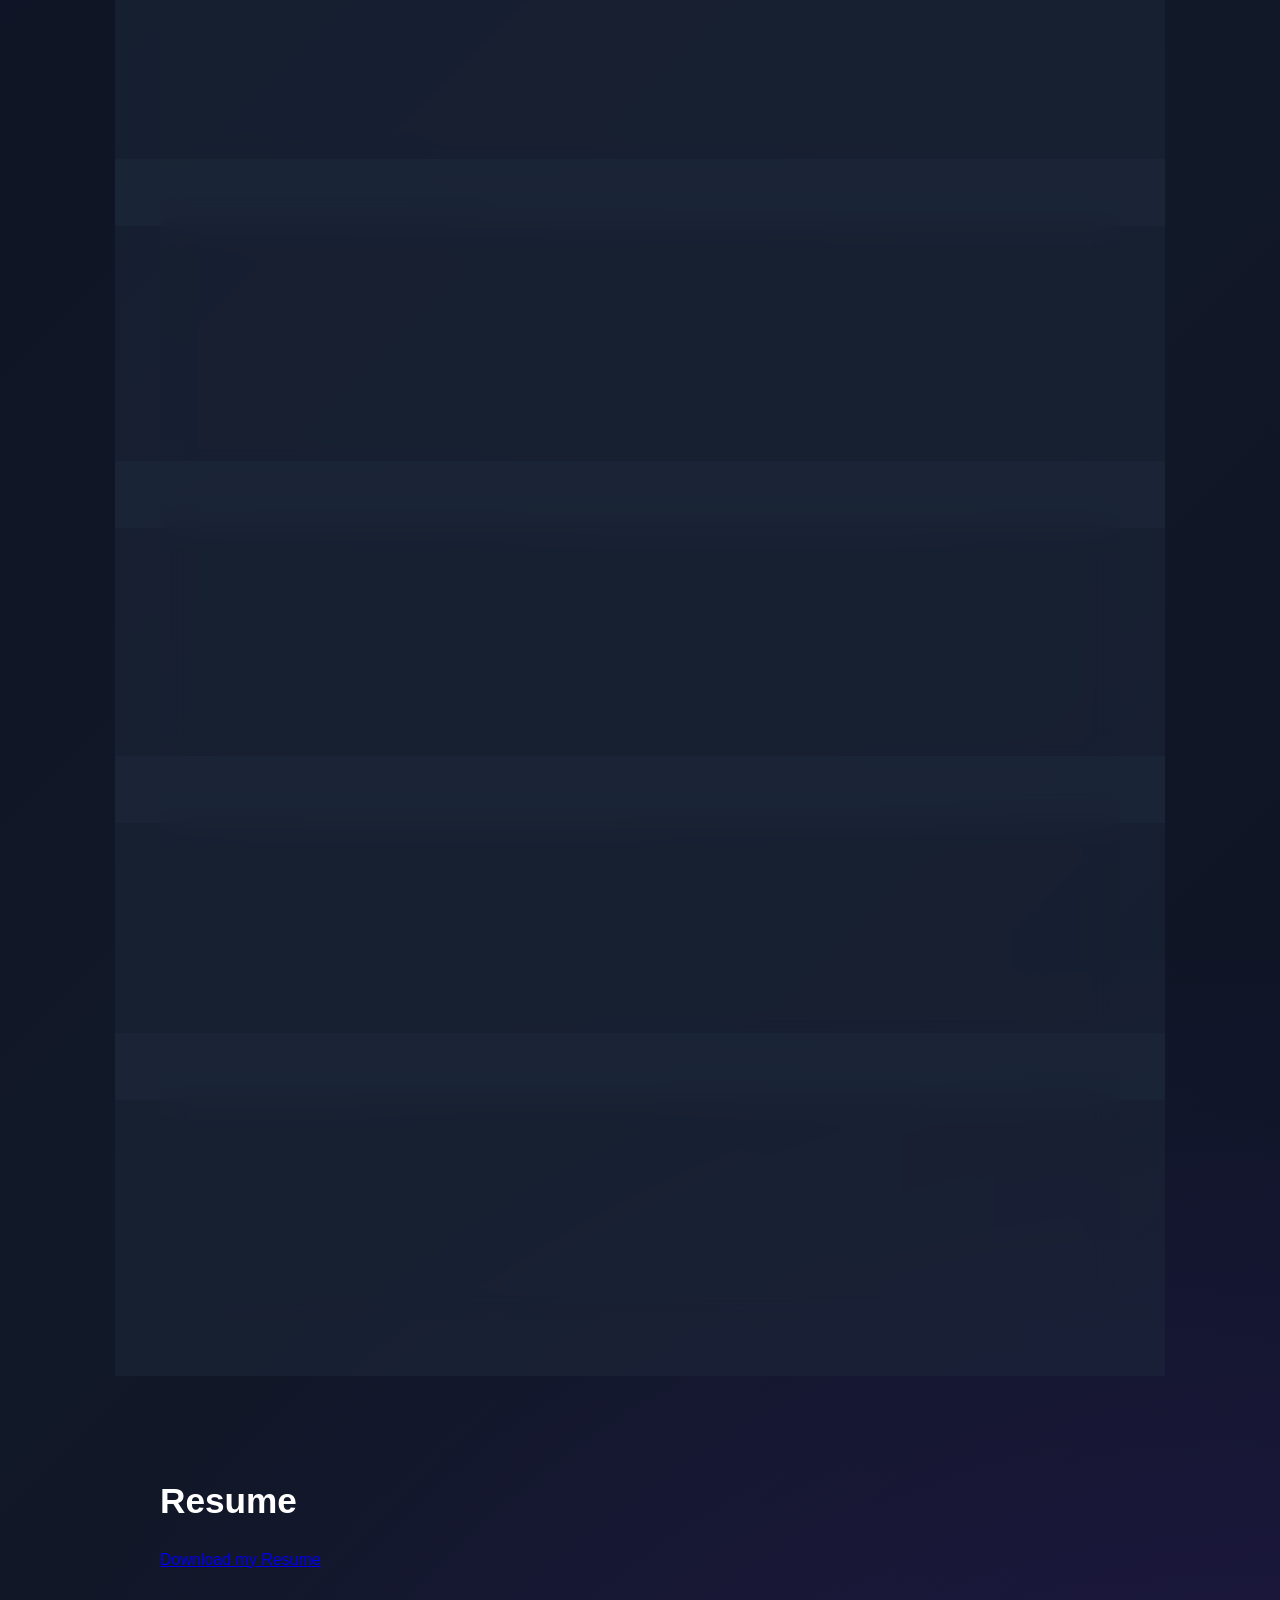
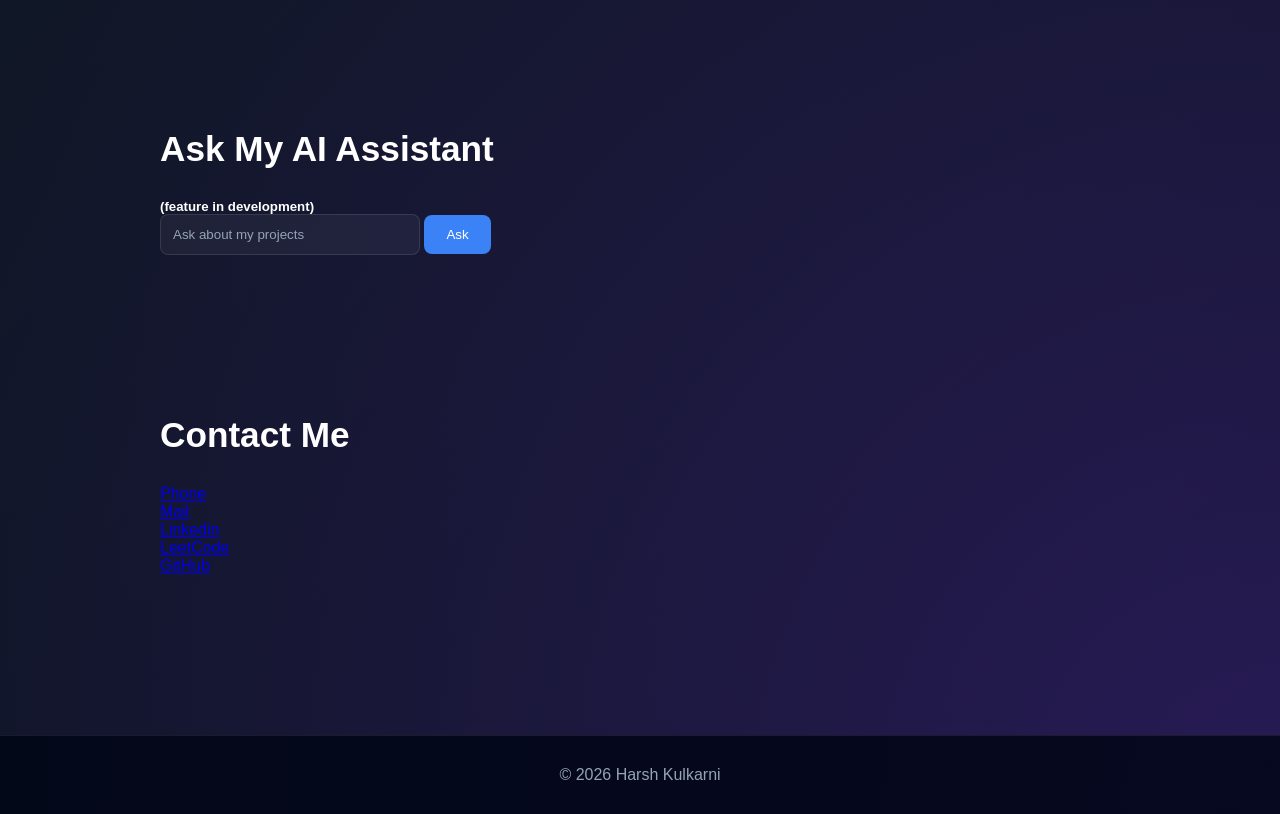
==== commit 47b65540: "Updated the website design to look modern" ====
--- a/index.html
+++ b/index.html
@@ -31,7 +31,6 @@
     <button onclick="document.getElementById('projects').scrollIntoView({behavior:'smooth'})">View My Projects</button>
   </section>
 
-
   <section id="about">
 
     <h2>About Me</h2>
@@ -49,14 +48,26 @@
 
     <h2>Skills</h2>
 
-    <ul>
-      <li>Python</li>
-      <li>JavaScript</li>
-      <li>HTML & CSS</li>
-      <li>React</li>
-      <li>Node.js</li>
-      <li>SQL & NoSQL Databases</li>
-    </ul>
+    <div class="skills">
+      <div class="skill">HTML</div>
+      <div class="skill">CSS</div>
+      <div class="skill">JavaScript</div>
+      <div class="skill">Python</div>
+      <div class="skill">React.js</div>
+      <div class="skill">Node.js</div>
+      <div class="skill">Git</div>
+      <div class="skill">GitHub</div>
+      <div class="skill">Java</div>
+      <div class="skill">Prompt Engineering</div>
+      <div class="skill">Vibe Coding</div>
+      <div class="skill">Communication</div>
+      <div class="skill">C/C++</div>
+      <div class="skill">Leadership</div>
+      <div class="skill">Documentation</div>
+      <div class="skill">Teamwork</div>
+      <div class="skill">English</div>
+      <div class="skill">DSA</div>
+    </div>
 
   </section>
 
@@ -67,13 +78,44 @@
     <div class="projects">
 
       <div class="project-card">
-        <h3>Project One</h3>
-        <p>Short description</p>
+        <h3>Personal portfolio website (Present)</h3>
+        <p>Work in progress...</p>
       </div>
 
       <div class="project-card">
-        <h3>Project Two</h3>
-        <p>Short description</p>
+        <h3>Fraud Netra | Hackathon Project (RIFT Hackathon February 2026)</h3>
+        <p>Built a web-based system to detect possible money muling using transaction data and graph-based analysis. The platform allowed users to upload CSV files, analyze transactions, assign risk scores to accounts, and view connections through interactive network graphs to identify suspicious patterns.<br>
+        We rapidly developed and refined the project using AI-assisted “vibe coding” to help with logic building, debugging, and UI design during the limited hackathon timeframe. The experience improved my understanding of data processing, visualization, and fast-paced team development.<br>
+      Skills learned : Vibe Coding</p>
+      <a href="https://github.com/harsh-k-117/RIFT--2026" target="_blank">GitHub repository</a>
+      </div>
+
+      <div class="project-card">
+        <h3>Solar Tracking System (Single-axis) (April 2025)</h3>
+        <p>Led a team to design and build a solar tracking system that improves panel efficiency by automatically following the sun. Used LDR sensors to detect light intensity and controlled a DC motor through a microcontroller to adjust the panel’s position based on sunlight direction.<br>
+        Managed task distribution, system integration, and testing to ensure smooth operation. The project strengthened my understanding of sensor-based automation, feedback control, and team coordination through hands-on implementation.<br><br>
+      Skills learned : Leadership</p>
+      </div>
+
+      <div class="project-card">
+        <h3>Shape Wizard (December 2024)</h3>
+        <p>Built a simple website to calculate the area of 2D shapes and the volume of 3D shapes using HTML, CSS, and JavaScript. Users select a shape, enter values, and receive calculated results through interactive pages.<br>
+          Used CSS for layout and styling and JavaScript for logic and calculations, with AI tools assisting in design formatting and debugging. The project strengthened our understanding of basic web development and front-end structure.<br><br>
+        Skills learned : HTML, Cascading Style Sheets (CSS)</p>
+        <a href="https://github.com/harsh-k-117/Shape-wizard" target="_blank">GitHub repository</a>
+      </div>
+
+      <div class="project-card">
+        <h3>Geo Survey & Data Collection (March 2024)</h3>
+        <p>Conducted a field survey in an assigned area to collect demographic data from local households. Visited homes, asked structured questions about income, education, family size, living conditions, and assets, and recorded responses manually. Organized and grouped the collected data to identify basic trends and patterns.<br>
+          The project strengthened my communication skills and gave me practical experience in real-world data collection and analysis.<br><br>
+        Skills learned : Communication</p>
+      </div>
+
+      <div class="project-card">
+        <h3>Car Accident Sensing System (August 2020)</h3>
+        <p>Led a team to design and build a prototype demonstrating how accident detection and emergency alert systems function in real-world scenarios. Integrated a motion sensor to detect sudden impact and trigger a buzzer-based alert, simulating an emergency response. The project strengthened our understanding of sensor integration and real-time alert mechanisms, and was awarded “Most Innovative Project” at the science exhibition.<br><br>
+        Skills learned : Teamwork</p>
       </div>
 
     </div>
@@ -84,12 +126,12 @@
 
     <h2>Resume</h2>
 
-    <a href="resume.pdf" target="_blank">Download My Resume</a>
+    <a href="resume.pdf" target="_blank">Download my Resume</a>
   </section>
 
   <section id="ai">
 
-    <h2>Ask My AI Assistant </h2> <h5>(feature in development)</h5>
+    <h2>Ask My AI Assistant</h2> <h5>(feature in development)</h5>
 
     <input type="text" placeholder="Ask about my projects">
 
--- a/style.css
+++ b/style.css
@@ -1,110 +1,323 @@
+/* =========================
+   GLOBAL
+========================= */
+
+* {
+    margin: 0;
+    padding: 0;
+    box-sizing: border-box;
+}
+
+html {
+    scroll-behavior: smooth;
+}
+
 body {
-  margin: 0;
-  font-family:Arial, sans-serif;
-  background:#0f172a;
-  color:white;
-}
+    min-height: 100vh;
+    font-family: Arial, Helvetica, sans-serif;
+    color: white;
+    overflow-x: hidden;
+    position: relative;
+
+    background:
+        radial-gradient(circle at top left, rgba(37,99,235,.25) 0%, transparent 35%),
+        radial-gradient(circle at bottom right, rgba(124,58,237,.25) 0%, transparent 35%),
+        linear-gradient(135deg, #0b1022 0%, #111827 55%, #0b1022 100%);
+}
+
+/* Decorative Grid */
+
+body::before {
+    content: "";
+    position: fixed;
+    inset: 0;
+    pointer-events: none;
+    z-index: -2;
+
+    background-image:
+        linear-gradient(rgba(255,255,255,.025) 1px, transparent 1px),
+        linear-gradient(90deg, rgba(255,255,255,.025) 1px, transparent 1px);
+
+    background-size: 70px 70px;
+}
+
+/* Glow Effects */
+
+body::after {
+    content: "";
+    position: fixed;
+    inset: 0;
+    pointer-events: none;
+    z-index: -1;
+
+    background:
+        radial-gradient(circle at 10% 5%, rgba(59,130,246,.35), transparent 20%),
+        radial-gradient(circle at 90% 90%, rgba(139,92,246,.35), transparent 25%),
+        radial-gradient(circle at 70% 40%, rgba(14,165,233,.12), transparent 18%);
+}
+
+/* =========================
+   NAVBAR
+========================= */
 
 nav {
-  display:flex;
-  justify-content:space-between;
-  align-items: center;
-  padding: 20px 40px;
-  background: #020617;
+    position: sticky;
+    top: 0;
+    z-index: 100;
+
+    display: flex;
+    justify-content: space-between;
+    align-items: center;
+
+    padding: 18px 40px;
+
+    background: rgba(2, 6, 23, .75);
+    backdrop-filter: blur(12px);
+    border-bottom: 1px solid rgba(255,255,255,.08);
+}
+
+nav h2 {
+    font-size: 1.7rem;
 }
 
 nav ul {
-  display:flex;
-  list-style:none;
-  gap:25px;
-  margin:0;
-  padding:0;
+    display: flex;
+    list-style: none;
+    gap: 28px;
 }
 
 nav a {
-  color:white;
-  text-decoration:none;
-  font-size:16px;
+    color: white;
+    text-decoration: none;
+    transition: .25s;
 }
 
 nav a:hover {
-  color:#3b82f6;
-}
-
-.hero{
-  text-align:center;
-  padding:120px 20px;
-}
-
-.hero h1{
-  font-size:48px;
-  margin-bottom:20px;
-}
-
-.hero p{
-  line-height:1.8;
-  font-size:18px;
-  color:#cbd5f5;
-}
-
-.hero button{
-  margin-top:30px;
-  padding:12px 28px;
-  font-size:16px;
-  border:none;
-  background:#3b82f6;
-  color:white;
-  border-radius:6px;
-  cursor:pointer;
-}
-
-.hero button:hover{
-  background:#2563eb;
-}
-
-section{
-  max-width:900px;
-  margin:auto;
-  padding:80px 20px;
-}
-
-section h2{
-  margin-bottom:20px;
-  font-size:32px;
-}
-
-.projects{
-  display:flex;
-  gap:20px;
-  margin-top:20px;
-}
-
-.project-card{
-  background:#1e293b;
-  padding:20px;
-  border-radius:10px;
-  flex:1;
-}
-
-#ai input{
-  padding:10px;
-  width:250px;
-  margin-right:10px;
-  border-radius:5px;
-  border:none;
-}
-
-#ai button{
-  padding:10px 20px;
-  border:none;
-  background:#3b82f6;
-  color:white;
-  border-radius:5px;
-  cursor:pointer;
-}
-
-footer{
-  text-align:center;
-  padding:30px;
-  background:#020617;
+    color: #60a5fa;
+}
+
+/* =========================
+   HERO
+========================= */
+
+.hero {
+    text-align: center;
+    padding: 140px 20px 120px;
+}
+
+.hero h1 {
+    font-size: 3.6rem;
+    margin-bottom: 20px;
+}
+
+.hero p {
+    max-width: 700px;
+    margin: auto;
+    color: #cbd5e1;
+    line-height: 1.8;
+    font-size: 1.1rem;
+}
+
+.hero button {
+    margin-top: 35px;
+
+    padding: 14px 34px;
+
+    border: none;
+    border-radius: 8px;
+
+    background: #3b82f6;
+    color: white;
+
+    font-size: 1rem;
+    cursor: pointer;
+
+    transition: .25s;
+    box-shadow: 0 10px 25px rgba(59,130,246,.35);
+}
+
+.hero button:hover {
+    background: #2563eb;
+    transform: translateY(-3px);
+}
+
+/* =========================
+   SECTIONS
+========================= */
+
+section {
+    max-width: 1000px;
+    margin: auto;
+    padding: 80px 20px;
+}
+
+section h2 {
+    font-size: 2.2rem;
+    margin-bottom: 30px;
+}
+
+/* =========================
+   PROJECTS
+========================= */
+
+.projects {
+    display: flex;
+    flex-direction: column;
+    gap: 24px;
+}
+
+.project-card {
+    padding: 28px;
+
+    border-radius: 16px;
+
+    background: rgba(30,41,59,.55);
+    backdrop-filter: blur(14px);
+
+    border: 1px solid rgba(255,255,255,.08);
+
+    box-shadow:
+        0 10px 30px rgba(0,0,0,.35),
+        inset 0 1px rgba(255,255,255,.05);
+
+    transition: .3s;
+}
+
+.project-card:hover {
+    transform: translateY(-5px);
+    border-color: rgba(96,165,250,.35);
+}
+
+.project-card h3 {
+    margin-bottom: 12px;
+    font-size: 1.6rem;
+}
+
+.project-card p {
+    color: #cbd5e1;
+    line-height: 1.6;
+}
+
+/* =========================
+   SKILLS
+========================= */
+
+.skills {
+    display: flex;
+    flex-wrap: wrap;
+    gap: 14px;
+}
+
+.skill {
+    padding: 10px 18px;
+
+    border-radius: 999px;
+
+    background: rgba(30,41,59,.6);
+
+    border: 1px solid rgba(255,255,255,.08);
+
+    backdrop-filter: blur(10px);
+
+    transition: .25s;
+}
+
+.skill:hover {
+    background: #2563eb;
+    transform: translateY(-2px);
+    box-shadow: 0 8px 20px rgba(37,99,235,.35);
+}
+
+/* =========================
+   AI SECTION
+========================= */
+
+#ai input {
+    width: 260px;
+    padding: 12px;
+
+    border: 1px solid rgba(255,255,255,.1);
+    border-radius: 8px;
+
+    background: rgba(255,255,255,.05);
+    color: white;
+
+    outline: none;
+}
+
+#ai input::placeholder {
+    color: #94a3b8;
+}
+
+#ai button {
+    padding: 12px 22px;
+
+    border: none;
+    border-radius: 8px;
+
+    background: #3b82f6;
+    color: white;
+
+    cursor: pointer;
+    transition: .25s;
+}
+
+#ai button:hover {
+    background: #2563eb;
+}
+
+/* =========================
+   FOOTER
+========================= */
+
+footer {
+    margin-top: 80px;
+    padding: 30px;
+
+    text-align: center;
+
+    background: rgba(2,6,23,.85);
+
+    border-top: 1px solid rgba(255,255,255,.08);
+
+    color: #94a3b8;
+}
+
+/* =========================
+   RESPONSIVE
+========================= */
+
+@media (max-width: 768px) {
+
+    nav {
+        flex-direction: column;
+        gap: 18px;
+        padding: 20px;
+    }
+
+    nav ul {
+        flex-wrap: wrap;
+        justify-content: center;
+    }
+
+    .hero {
+        padding: 100px 20px 80px;
+    }
+
+    .hero h1 {
+        font-size: 2.5rem;
+    }
+
+    section {
+        padding: 60px 20px;
+    }
+
+    #ai input {
+        width: 100%;
+        margin-bottom: 12px;
+    }
+
+    #ai button {
+        width: 100%;
+    }
 }
